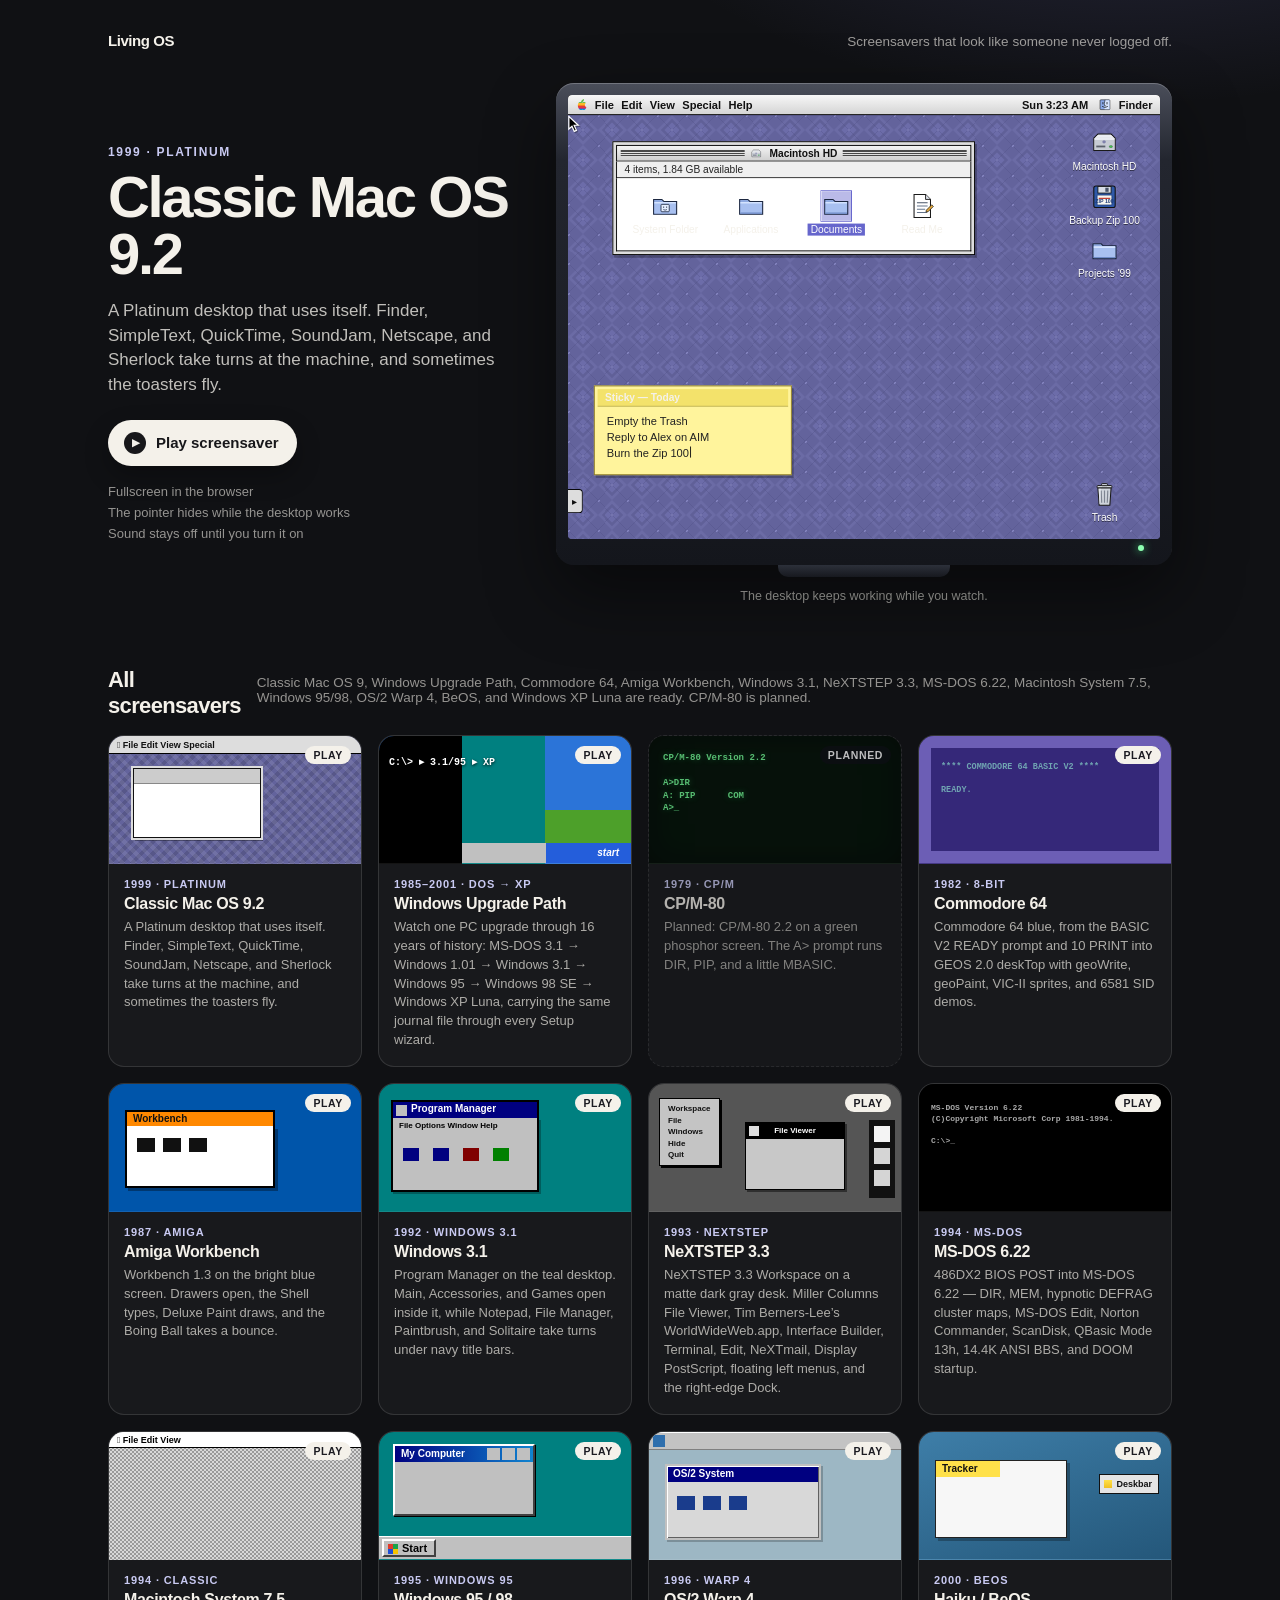
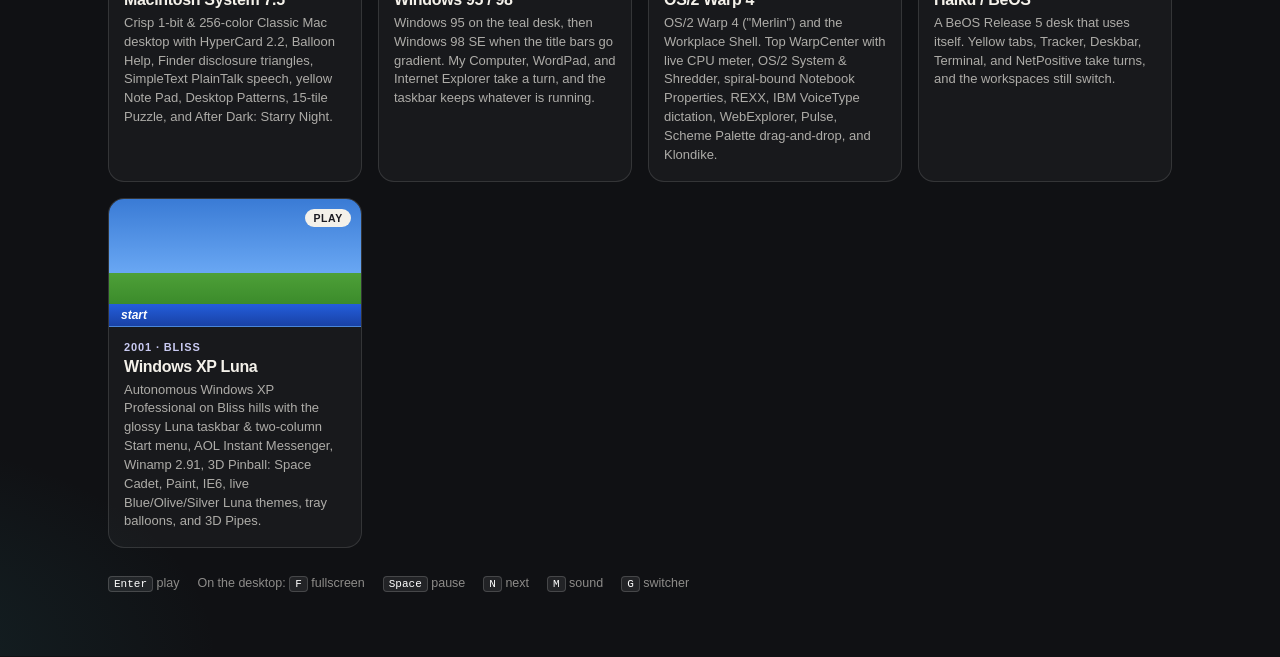
==== index.html @ 2c94030a "LOTS OF SCREENSAVERSgit add .git add ." ====
<!DOCTYPE html>
<html lang="en">
<head>
  <meta charset="UTF-8" />
  <meta name="viewport" content="width=device-width, initial-scale=1.0" />
  <title>Living OS Screensavers</title>
  <meta name="description" content="Fullscreen browser screensavers that look like classic operating systems are still being used." />
  <meta name="theme-color" content="#101114" />
  <link rel="stylesheet" href="css/landing.css?v=7" />
  <script>
    (function () {
      var q = new URLSearchParams(location.search);
      if (q.get('saver') || q.get('gallery') === '1') {
        location.replace('watch.html' + location.search);
      }
    })();
  </script>
</head>
<body>
  <div class="lobby">
    <header class="topbar">
      <div class="brand">Living OS</div>
      <p class="topbar-note">Screensavers that look like someone never logged off.</p>
    </header>

    <section class="hero" aria-labelledby="hero-name">
      <div class="hero-copy">
        <p class="eyebrow" id="hero-era">1999 · Platinum</p>
        <h1 id="hero-name">Classic Mac OS 9.2</h1>
        <p class="lede" id="hero-desc">
          A Platinum desktop that uses itself. Finder, SimpleText, QuickTime, SoundJam, Netscape, and Sherlock take turns at the machine, and sometimes the toasters fly.
        </p>
        <div class="hero-actions">
          <a class="play-btn" id="hero-play" href="watch.html?saver=mac-os-9">
            <span class="play-glyph" aria-hidden="true">▶</span>
            Play screensaver
          </a>
        </div>
        <ul class="hero-notes">
          <li>Fullscreen in the browser</li>
          <li>The pointer hides while the desktop works</li>
          <li>Sound stays off until you turn it on</li>
        </ul>
      </div>

      <div class="monitor-wrap">
        <div class="monitor">
          <div class="monitor-screen">
            <div class="dio" id="diorama">
              <div class="dio-menu">
                <div class="dio-menu-left">
                  <span class="dio-apple" data-dio-icon="rainbowApple"></span>
                  <span>File</span>
                  <span>Edit</span>
                  <span>View</span>
                  <span>Special</span>
                  <span>Help</span>
                </div>
                <div class="dio-menu-right">
                  <span id="diorama-clock">Mon 9:41 AM</span>
                  <span class="dio-app"><span data-dio-icon="finderFace"></span>Finder</span>
                </div>
              </div>
              <div class="dio-desk" id="dio-desk">
                <section class="dio-win dio-finder" aria-hidden="true">
                  <div class="dio-title">
                    <span class="dio-stripes"></span>
                    <span class="dio-title-text"><span data-dio-icon="macHd"></span>Macintosh HD</span>
                    <span class="dio-stripes"></span>
                  </div>
                  <div class="dio-status">4 items, 1.84 GB available</div>
                  <div class="dio-finder-grid">
                    <div class="dio-ficon">
                      <div class="dio-glyph" data-dio-icon="systemFolder"></div>
                      <div class="dio-label">System Folder</div>
                    </div>
                    <div class="dio-ficon">
                      <div class="dio-glyph" data-dio-icon="folder"></div>
                      <div class="dio-label">Applications</div>
                    </div>
                    <div class="dio-ficon selected">
                      <div class="dio-glyph" data-dio-icon="folder"></div>
                      <div class="dio-label">Documents</div>
                    </div>
                    <div class="dio-ficon">
                      <div class="dio-glyph" data-dio-icon="simpleTextDoc"></div>
                      <div class="dio-label">Read Me</div>
                    </div>
                  </div>
                </section>

                <section class="dio-win dio-sticky" aria-hidden="true">
                  <div class="dio-sticky-title">Sticky — Today</div>
                  <p>Empty the Trash<br />Reply to Alex on AIM<br />Burn the Zip 100<span class="dio-caret"></span></p>
                </section>

                <div class="dio-desk-icons">
                  <div class="dio-dicon">
                    <div class="dio-glyph" data-dio-icon="macHd"></div>
                    <div class="dio-label">Macintosh HD</div>
                  </div>
                  <div class="dio-dicon">
                    <div class="dio-glyph" data-dio-icon="zipDisk"></div>
                    <div class="dio-label">Backup Zip 100</div>
                  </div>
                  <div class="dio-dicon">
                    <div class="dio-glyph" data-dio-icon="folder"></div>
                    <div class="dio-label">Projects '99</div>
                  </div>
                </div>
                <div class="dio-trash">
                  <div class="dio-glyph" data-dio-icon="trashEmpty"></div>
                  <div class="dio-label">Trash</div>
                </div>
                <div class="dio-cs" aria-hidden="true">▸</div>
                <div class="dio-cursor" aria-hidden="true">
                  <svg viewBox="0 0 18 22" width="16" height="20">
                    <path d="M1 1 L1 16.5 L4.8 13 L7.6 19.2 L10.3 18 L7.5 11.8 L12.5 11.8 Z" fill="#000" stroke="#fff" stroke-width="1.5" stroke-linejoin="miter"/>
                  </svg>
                </div>
              </div>
            </div>
          </div>
          <div class="monitor-chin"><span class="power-led" aria-hidden="true"></span></div>
        </div>
        <div class="monitor-stand" aria-hidden="true"></div>
        <p class="monitor-caption">The desktop keeps working while you watch.</p>
      </div>
    </section>

    <section class="shelf-wrap" aria-labelledby="shelf-heading">
      <div class="shelf-head">
        <h2 id="shelf-heading">All screensavers</h2>
        <p>Classic Mac OS 9, Windows Upgrade Path, Commodore 64, Amiga Workbench, Windows 3.1, NeXTSTEP 3.3, MS-DOS 6.22, Macintosh System 7.5, Windows 95/98, OS/2 Warp 4, BeOS, and Windows XP Luna are ready. CP/M-80 is planned.</p>
      </div>
      <div class="shelf" id="shelf">
        <a class="shelf-card ready" href="watch.html?saver=mac-os-9">
          <div class="shelf-thumb thumb-macos9"><span class="shelf-badge">Play</span></div>
          <div class="shelf-body">
            <div class="shelf-era">1999 · Platinum</div>
            <div class="shelf-name">Classic Mac OS 9.2</div>
            <div class="shelf-desc">A Platinum desktop that uses itself. Finder, SimpleText, QuickTime, SoundJam, Netscape, and Sherlock take turns at the machine.</div>
          </div>
        </a>
        <a class="shelf-card ready" href="watch.html?saver=windows-evolution">
          <div class="shelf-thumb thumb-winevo"><span class="shelf-badge">Play</span></div>
          <div class="shelf-body">
            <div class="shelf-era">1985–2001 · DOS → XP</div>
            <div class="shelf-name">Windows Upgrade Path</div>
            <div class="shelf-desc">Watch one PC upgrade through 16 years of history: MS-DOS 3.1 → Windows 1.01 → Windows 3.1 → Windows 95 → Windows 98 SE → Windows XP Luna, carrying the same journal file through every Setup wizard.</div>
          </div>
        </a>
        <article class="shelf-card soon">
          <div class="shelf-thumb thumb-cpm"><span class="shelf-badge">Planned</span></div>
          <div class="shelf-body">
            <div class="shelf-era">1979 · CP/M</div>
            <div class="shelf-name">CP/M-80</div>
            <div class="shelf-desc">CP/M-80 2.2 on a green phosphor screen. The A&gt; prompt runs DIR, PIP, and a little MBASIC.</div>
          </div>
        </article>
        <a class="shelf-card ready" href="watch.html?saver=commodore-64">
          <div class="shelf-thumb thumb-c64"><span class="shelf-badge">Play</span></div>
          <div class="shelf-body">
            <div class="shelf-era">1982 · 8-bit</div>
            <div class="shelf-name">Commodore 64</div>
            <div class="shelf-desc">Commodore 64 blue, from the BASIC V2 READY prompt and 10 PRINT into GEOS 2.0 deskTop with geoWrite, geoPaint, VIC-II sprites, and 6581 SID demos.</div>
          </div>
        </a>
        <a class="shelf-card ready" href="watch.html?saver=amiga-workbench">
          <div class="shelf-thumb thumb-amiga"><span class="shelf-badge">Play</span></div>
          <div class="shelf-body">
            <div class="shelf-era">1987 · Amiga</div>
            <div class="shelf-name">Amiga Workbench</div>
            <div class="shelf-desc">Workbench 1.3 on the bright blue screen. Drawers open, the Shell types, Deluxe Paint draws, and the Boing Ball takes a bounce.</div>
          </div>
        </a>
        <a class="shelf-card ready" href="watch.html?saver=windows-3.1">
          <div class="shelf-thumb thumb-win31"><span class="shelf-badge">Play</span></div>
          <div class="shelf-body">
            <div class="shelf-era">1992 · Windows 3.1</div>
            <div class="shelf-name">Windows 3.1</div>
            <div class="shelf-desc">Program Manager on the teal desktop. Main, Accessories, and Games open inside it, while Notepad, File Manager, Paintbrush, and Solitaire take turns under navy title bars.</div>
          </div>
        </a>
        <a class="shelf-card ready" href="watch.html?saver=nextstep">
          <div class="shelf-thumb thumb-next"><span class="shelf-badge">Play</span></div>
          <div class="shelf-body">
            <div class="shelf-era">1993 · NeXTSTEP</div>
            <div class="shelf-name">NeXTSTEP 3.3</div>
            <div class="shelf-desc">NeXTSTEP 3.3 Workspace on a matte dark gray desk. Miller Columns File Viewer, Tim Berners-Lee’s WorldWideWeb.app, Interface Builder, Terminal, Edit, NeXTmail, Display PostScript, floating left menus, and the right-edge Dock.</div>
          </div>
        </a>
        <a class="shelf-card ready" href="watch.html?saver=ms-dos">
          <div class="shelf-thumb thumb-dos"><span class="shelf-badge">Play</span></div>
          <div class="shelf-body">
            <div class="shelf-era">1994 · MS-DOS</div>
            <div class="shelf-name">MS-DOS 6.22</div>
            <div class="shelf-desc">486DX2 BIOS POST into MS-DOS 6.22 — DIR, MEM, hypnotic DEFRAG cluster maps, MS-DOS Edit, Norton Commander, ScanDisk, QBasic Mode 13h, 14.4K ANSI BBS, and DOOM startup.</div>
          </div>
        </a>
        <a class="shelf-card ready" href="watch.html?saver=mac-system-7">
          <div class="shelf-thumb thumb-sys7"><span class="shelf-badge">Play</span></div>
          <div class="shelf-body">
            <div class="shelf-era">1994 · Classic</div>
            <div class="shelf-name">Macintosh System 7.5</div>
            <div class="shelf-desc">Crisp 1-bit &amp; 256-color Classic Mac desktop with HyperCard 2.2, Balloon Help, Finder disclosure triangles, SimpleText PlainTalk speech, yellow Note Pad, Desktop Patterns, 15-tile Puzzle, and After Dark: Starry Night.</div>
          </div>
        </a>
        <a class="shelf-card ready" href="watch.html?saver=windows-95">
          <div class="shelf-thumb thumb-win95"><span class="shelf-badge">Play</span></div>
          <div class="shelf-body">
            <div class="shelf-era">1995 · Windows 95</div>
            <div class="shelf-name">Windows 95 / 98</div>
            <div class="shelf-desc">Windows 95 on the teal desk, then Windows 98 SE when the title bars go gradient. My Computer, WordPad, and Internet Explorer take a turn, and the taskbar keeps whatever is running.</div>
          </div>
        </a>
        <a class="shelf-card ready" href="watch.html?saver=os2-warp">
          <div class="shelf-thumb thumb-warp"><span class="shelf-badge">Play</span></div>
          <div class="shelf-body">
            <div class="shelf-era">1996 · Warp 4</div>
            <div class="shelf-name">OS/2 Warp 4</div>
            <div class="shelf-desc">OS/2 Warp 4 ("Merlin") and the Workplace Shell. Top WarpCenter with live CPU meter, OS/2 System &amp; Shredder, spiral-bound Notebook Properties, REXX, IBM VoiceType dictation, WebExplorer, Pulse, Scheme Palette drag-and-drop, and Klondike.</div>
          </div>
        </a>
        <a class="shelf-card ready" href="watch.html?saver=haiku">
          <div class="shelf-thumb thumb-haiku"><span class="shelf-badge">Play</span></div>
          <div class="shelf-body">
            <div class="shelf-era">2000 · BeOS</div>
            <div class="shelf-name">Haiku / BeOS</div>
            <div class="shelf-desc">A BeOS Release 5 desk that uses itself. Yellow tabs, Tracker, Deskbar, Terminal, and NetPositive take turns, and the workspaces still switch.</div>
          </div>
        </a>
        <a class="shelf-card ready" href="watch.html?saver=windows-xp">
          <div class="shelf-thumb thumb-winxp"><span class="shelf-badge">Play</span></div>
          <div class="shelf-body">
            <div class="shelf-era">2001 · Bliss</div>
            <div class="shelf-name">Windows XP Luna</div>
            <div class="shelf-desc">Autonomous Windows XP Professional on Bliss hills with the glossy Luna taskbar &amp; two-column Start menu, AOL Instant Messenger, Winamp 2.91, 3D Pinball: Space Cadet, Paint, IE6, live Blue/Olive/Silver Luna themes, tray balloons, and 3D Pipes.</div>
          </div>
        </a>
      </div>
    </section>

    <footer class="lobby-foot">
      <span><kbd>Enter</kbd> play</span>
      <span>On the desktop: <kbd>F</kbd> fullscreen</span>
      <span><kbd>Space</kbd> pause</span>
      <span><kbd>N</kbd> next</span>
      <span><kbd>M</kbd> sound</span>
      <span><kbd>G</kbd> switcher</span>
    </footer>
  </div>
  <script type="module" src="js/landing.js?v=15"></script>
</body>
</html>
---- css/landing.css ----
/* Living OS — front page */

*,
*::before,
*::after {
  box-sizing: border-box;
}

html,
body {
  margin: 0;
  min-height: 100%;
}

body {
  background:
    radial-gradient(880px 460px at 88% -8%, rgba(110, 110, 190, 0.28), transparent 62%),
    radial-gradient(640px 380px at -12% 100%, rgba(44, 134, 142, 0.16), transparent 58%),
    #101114;
  color: #f4f1ea;
  font-family: "Helvetica Neue", Helvetica, Arial, sans-serif;
  -webkit-font-smoothing: antialiased;
}

.lobby {
  max-width: 1120px;
  margin: 0 auto;
  padding: 32px 28px 64px;
}

.topbar {
  display: flex;
  align-items: baseline;
  justify-content: space-between;
  gap: 16px;
  margin-bottom: 34px;
}

.brand {
  font-size: 15px;
  font-weight: 720;
  letter-spacing: -0.03em;
}

.topbar-note {
  margin: 0;
  font-size: 13.5px;
  color: rgba(244, 241, 234, 0.62);
}

.hero {
  display: grid;
  grid-template-columns: minmax(260px, 400px) minmax(0, 1fr);
  gap: 48px;
  align-items: center;
}

.eyebrow {
  margin: 0 0 10px;
  font-size: 12px;
  font-weight: 700;
  letter-spacing: 0.14em;
  text-transform: uppercase;
  color: #c9caf2;
}

h1 {
  margin: 0;
  font-size: clamp(40px, 5vw, 58px);
  line-height: 0.98;
  letter-spacing: -0.04em;
  font-weight: 680;
}

.lede {
  margin: 16px 0 0;
  max-width: 38rem;
  font-size: 17px;
  line-height: 1.45;
  color: rgba(244, 241, 234, 0.78);
}

.hero-actions {
  margin-top: 22px;
}

.play-btn {
  display: inline-flex;
  align-items: center;
  gap: 10px;
  padding: 12px 18px 12px 16px;
  border-radius: 999px;
  background: #f4f1ea;
  color: #17171a;
  text-decoration: none;
  font-weight: 720;
  font-size: 15px;
  box-shadow: 0 10px 24px rgba(0, 0, 0, 0.28);
  transition: transform 0.16s ease, background 0.16s ease;
}

.play-btn:hover {
  transform: translateY(-1px);
  background: #fff;
}

.play-btn:focus-visible,
.shelf-card:focus-visible,
.gallery-lobby:focus-visible {
  outline: 2px solid #c9caf2;
  outline-offset: 3px;
}

.play-glyph {
  width: 22px;
  height: 22px;
  border-radius: 50%;
  display: grid;
  place-items: center;
  background: #17171a;
  color: #f4f1ea;
  font-size: 10px;
  padding-left: 1px;
}

.hero-notes {
  margin: 18px 0 0;
  padding: 0;
  list-style: none;
  display: flex;
  flex-direction: column;
  gap: 6px;
  font-size: 13px;
  color: rgba(244, 241, 234, 0.58);
}

.monitor-wrap {
  min-width: 0;
}

.monitor {
  background: linear-gradient(180deg, #4a4e5a 0%, #23262f 16%, #14161c 100%);
  border-radius: 18px;
  padding: 12px 12px 8px;
  box-shadow:
    inset 0 1px 0 rgba(255, 255, 255, 0.22),
    0 28px 70px rgba(0, 0, 0, 0.48);
}

.monitor-screen {
  position: relative;
  aspect-ratio: 4 / 3;
  overflow: hidden;
  border-radius: 4px;
  background: #111;
  box-shadow: inset 0 0 0 1px #000, inset 0 0 24px rgba(0, 0, 0, 0.35);
}

.monitor-chin {
  height: 18px;
  display: flex;
  align-items: center;
  justify-content: flex-end;
  padding-right: 16px;
}

.power-led {
  width: 6px;
  height: 6px;
  border-radius: 50%;
  background: #8dffb0;
  box-shadow: 0 0 8px rgba(80, 255, 150, 0.85);
}

.monitor-stand {
  width: 28%;
  height: 12px;
  margin: 0 auto;
  background: linear-gradient(#2c303a, #17191f);
  border-radius: 0 0 10px 10px;
}

.monitor-caption {
  margin: 12px 0 0;
  text-align: center;
  font-size: 12.5px;
  color: rgba(244, 241, 234, 0.5);
}

.dio {
  width: 640px;
  height: 480px;
  position: absolute;
  left: 0;
  top: 0;
  transform-origin: top left;
  background: #000;
  user-select: none;
}

.dio-menu {
  height: 22px;
  background: linear-gradient(#f7f7f7, #d4d4d4);
  border-bottom: 1px solid #000;
  display: flex;
  align-items: center;
  justify-content: space-between;
  padding: 0 8px;
  color: #111;
  font-size: 12px;
  font-weight: 700;
}

.dio-menu-left,
.dio-menu-right,
.dio-app,
.dio-title-text {
  display: flex;
  align-items: center;
  gap: 8px;
}

.dio-menu-right {
  gap: 12px;
}

.dio-apple,
.dio-app span,
.dio-title-text span {
  display: inline-flex;
}

.dio-apple svg,
.dio-app svg,
.dio-title-text svg {
  width: 13px;
  height: 13px;
  display: block;
}

.dio-desk {
  position: absolute;
  inset: 22px 0 0;
  overflow: hidden;
  background-color: #63639c;
}

.dio-win {
  position: absolute;
  background: #ddd;
  border: 1px solid #000;
  box-shadow: 2px 3px 0 rgba(0, 0, 0, 0.28);
  padding: 3px;
}

.dio-finder {
  left: 48px;
  top: 28px;
  width: 392px;
}

.dio-title {
  height: 18px;
  display: flex;
  align-items: center;
  gap: 6px;
  padding: 0 4px;
  background: linear-gradient(#f4f4f4, #cfcfcf);
  border: 1px solid #000;
  font-size: 11px;
  font-weight: 700;
  color: #111;
}

.dio-stripes {
  flex: 1;
  height: 8px;
  background: repeating-linear-gradient(to bottom, #222 0 1px, transparent 1px 2px);
  opacity: 0.8;
}

.dio-title-text {
  white-space: nowrap;
}

.dio-status {
  background: #efefef;
  border: 1px solid #000;
  border-top: 0;
  font-size: 11px;
  color: #222;
  padding: 2px 8px 3px;
}

.dio-finder-grid {
  display: grid;
  grid-template-columns: repeat(4, 1fr);
  gap: 8px 4px;
  padding: 14px 8px 16px;
  background: #fff;
  border: 1px solid #000;
  border-top: 0;
}

.dio-ficon,
.dio-dicon,
.dio-trash {
  display: flex;
  flex-direction: column;
  align-items: center;
  gap: 3px;
  text-align: center;
}

.dio-glyph svg {
  width: 32px;
  height: 32px;
  display: block;
}

.dio-ficon .dio-label,
.dio-dicon .dio-label,
.dio-trash .dio-label {
  font-size: 11px;
  line-height: 1.2;
  padding: 0 3px;
  max-width: 84px;
}

.dio-ficon.selected .dio-glyph {
  background: rgba(102, 102, 204, 0.45);
  box-shadow: 0 0 0 1px #6666cc;
}

.dio-ficon.selected .dio-label {
  background: #6666cc;
  color: #fff;
}

.dio-desk-icons {
  position: absolute;
  top: 14px;
  right: 14px;
  width: 92px;
  display: flex;
  flex-direction: column;
  gap: 10px;
}

.dio-dicon .dio-label,
.dio-trash .dio-label {
  color: #fff;
  text-shadow: 0 1px 0 rgba(0, 0, 0, 0.55);
}

.dio-trash {
  position: absolute;
  right: 14px;
  bottom: 16px;
  width: 92px;
}

.dio-sticky {
  left: 28px;
  top: 292px;
  width: 214px;
  background: #fff49c;
  border-color: #8a7a28;
  box-shadow: 2px 3px 0 rgba(0, 0, 0, 0.25);
}

.dio-sticky-title {
  background: #f3e26b;
  font-size: 11px;
  font-weight: 700;
  padding: 3px 8px;
  border-bottom: 1px solid rgba(0, 0, 0, 0.2);
}

.dio-sticky p {
  margin: 0;
  padding: 8px 10px 12px;
  font-family: Geneva, Verdana, sans-serif;
  font-size: 12px;
  line-height: 1.4;
  color: #222;
}

.dio-caret {
  display: inline-block;
  width: 1px;
  height: 12px;
  margin-left: 1px;
  background: #111;
  vertical-align: -1px;
  animation: dio-blink 1.05s steps(1) infinite;
}

@keyframes dio-blink {
  50% { opacity: 0; }
}

.dio-cs {
  position: absolute;
  left: 0;
  bottom: 28px;
  width: 16px;
  height: 26px;
  background: #ddd;
  border: 1px solid #000;
  border-left: 0;
  border-radius: 0 4px 4px 0;
  color: #111;
  font-size: 11px;
  display: grid;
  place-items: center;
}

.dio-cursor {
  position: absolute;
  left: 0;
  top: 0;
  z-index: 5;
  animation: dio-roam 9.5s ease-in-out infinite;
  filter: drop-shadow(1px 1px 0 rgba(0, 0, 0, 0.35));
}

@keyframes dio-roam {
  0%, 12% { transform: translate(168px, 210px); }
  38%, 54% { transform: translate(286px, 108px); }
  78%, 90% { transform: translate(118px, 348px); }
  100% { transform: translate(168px, 210px); }
}

.shelf-wrap {
  margin-top: 64px;
}

.shelf-head {
  display: flex;
  align-items: baseline;
  justify-content: space-between;
  gap: 16px;
  margin-bottom: 16px;
}

.shelf-head h2 {
  margin: 0;
  font-size: 22px;
  letter-spacing: -0.03em;
}

.shelf-head p {
  margin: 0;
  font-size: 13.5px;
  color: rgba(244, 241, 234, 0.58);
}

.shelf {
  display: grid;
  grid-template-columns: repeat(auto-fit, minmax(240px, 1fr));
  gap: 16px;
}

.shelf-card {
  display: flex;
  flex-direction: column;
  min-height: 100%;
  text-decoration: none;
  color: inherit;
  background: rgba(255, 255, 255, 0.035);
  border: 1px solid rgba(255, 255, 255, 0.12);
  border-radius: 16px;
  overflow: hidden;
  transition: transform 0.18s ease, border-color 0.18s ease, background 0.18s ease;
}

.shelf-card.ready:hover {
  transform: translateY(-3px);
  border-color: rgba(201, 202, 242, 0.7);
  background: rgba(255, 255, 255, 0.06);
}

.shelf-card.soon {
  border-style: dashed;
  opacity: 0.72;
}

.shelf-thumb {
  height: 128px;
  position: relative;
  border-bottom: 1px solid rgba(255, 255, 255, 0.08);
}

.shelf-badge {
  position: absolute;
  top: 10px;
  right: 10px;
  z-index: 1;
  font-size: 10.5px;
  font-weight: 720;
  letter-spacing: 0.06em;
  text-transform: uppercase;
  padding: 3px 8px;
  border-radius: 999px;
  background: rgba(12, 14, 20, 0.78);
  color: #fff;
}

.shelf-card.ready .shelf-badge {
  background: #f4f1ea;
  color: #1b1b22;
}

.shelf-body {
  padding: 14px 15px 16px;
  display: flex;
  flex-direction: column;
  gap: 5px;
}

.shelf-era {
  font-size: 11px;
  font-weight: 700;
  letter-spacing: 0.08em;
  text-transform: uppercase;
  color: #c9caf2;
}

.shelf-name {
  font-size: 16px;
  font-weight: 700;
  letter-spacing: -0.02em;
}

.shelf-desc {
  font-size: 13px;
  line-height: 1.45;
  color: rgba(244, 241, 234, 0.68);
}

.thumb-macos9 {
  background:
    repeating-linear-gradient(45deg, rgba(255, 255, 255, 0.09) 0 4px, transparent 4px 8px),
    repeating-linear-gradient(-45deg, rgba(0, 0, 0, 0.12) 0 4px, transparent 4px 8px),
    #63639c;
}

.thumb-macos9::before {
  content: "  File  Edit  View  Special";
  position: absolute;
  top: 0;
  left: 0;
  right: 0;
  height: 18px;
  background: #dddddd;
  border-bottom: 1px solid #000;
  color: #111;
  font-size: 9px;
  font-weight: 700;
  line-height: 18px;
  padding: 0 8px;
}

.thumb-macos9::after {
  content: "";
  position: absolute;
  left: 24px;
  top: 32px;
  width: 128px;
  height: 70px;
  background: #fff;
  border: 1px solid #111;
  box-shadow: 0 0 0 2px #ddd, 2px 3px 0 rgba(0, 0, 0, 0.35);
  background-image: linear-gradient(to bottom, #ccc 0 14px, #888 14px 15px, #fff 15px);
}

.thumb-winxp {
  background: linear-gradient(to bottom, #3a7bd5 0%, #69a7f3 58%, #4ea038 58%, #2e7d22 100%);
}

.thumb-winxp::after {
  content: "start";
  position: absolute;
  left: 0;
  right: 0;
  bottom: 0;
  height: 22px;
  background: linear-gradient(to bottom, #245edb, #1941a5);
  color: #fff;
  font-size: 12px;
  font-style: italic;
  font-weight: 700;
  line-height: 22px;
  padding-left: 12px;
}

.thumb-winevo {
  background:
    linear-gradient(90deg, #000000 0 33%, #008080 33% 66%, transparent 66%),
    linear-gradient(to bottom, #2b74d8 0 58%, #4da02a 58% 100%);
}

.thumb-winevo::before {
  content: "C:\\>  ▸  3.1/95  ▸  XP";
  position: absolute;
  left: 10px;
  top: 20px;
  color: #ffffff;
  font-family: ui-monospace, "Courier New", monospace;
  font-size: 10px;
  font-weight: 800;
  text-shadow: 0 1px 3px rgba(0, 0, 0, 0.85);
}

.thumb-winevo::after {
  content: "start";
  position: absolute;
  left: 33%;
  right: 0;
  bottom: 0;
  height: 20px;
  background: linear-gradient(90deg, #c0c0c0 0 50%, #245edb 50% 100%);
  color: #ffffff;
  font-size: 10px;
  font-style: italic;
  font-weight: 800;
  line-height: 20px;
  text-align: right;
  padding-right: 12px;
}

.thumb-sys7 {
  background-image:
    radial-gradient(#999 1px, transparent 1px),
    radial-gradient(#999 1px, #d8d8d8 1px);
  background-size: 4px 4px;
  background-position: 0 0, 2px 2px;
}

.thumb-sys7::before {
  content: "  File  Edit  View";
  position: absolute;
  top: 0;
  left: 0;
  right: 0;
  height: 16px;
  background: #fff;
  border-bottom: 1px solid #000;
  color: #000;
  font-size: 9px;
  font-weight: 700;
  line-height: 16px;
  padding: 0 8px;
}

.thumb-haiku {
  background: linear-gradient(160deg, #3e7ea8 0%, #24577a 100%);
}

.thumb-haiku::before {
  content: "Deskbar";
  position: absolute;
  top: 42px;
  right: 12px;
  background:
    linear-gradient(#ffe14a, #f0c020) 4px 50% / 8px 8px no-repeat,
    #e4e4e4;
  color: #111;
  font-size: 9px;
  font-weight: 700;
  line-height: 14px;
  padding: 2px 6px 2px 16px;
  border: 1px solid #111;
}

.thumb-haiku::after {
  content: "Tracker";
  position: absolute;
  left: 16px;
  top: 28px;
  width: 132px;
  height: 78px;
  border: 1px solid #222;
  box-shadow: 3px 3px 0 rgba(0, 0, 0, 0.28);
  background:
    linear-gradient(#ffe14a, #ffe14a) 0 0 / 64px 16px no-repeat,
    #f7f7f7;
  color: #111;
  font-size: 10px;
  font-weight: 700;
  line-height: 16px;
  padding: 0 6px;
}

.thumb-amiga {
  background: #0055aa;
}

.thumb-amiga::before {
  content: "Workbench";
  position: absolute;
  left: 16px;
  top: 26px;
  width: 150px;
  height: 16px;
  box-sizing: border-box;
  background: #ff8800;
  border: 2px solid #000;
  border-bottom: 0;
  color: #111;
  font-size: 10px;
  font-weight: 700;
  line-height: 14px;
  padding: 0 6px;
}

.thumb-amiga::after {
  content: "";
  position: absolute;
  left: 16px;
  top: 42px;
  width: 150px;
  height: 62px;
  box-sizing: border-box;
  background:
    linear-gradient(#111, #111) 10px 12px / 18px 14px no-repeat,
    linear-gradient(#111, #111) 36px 12px / 18px 14px no-repeat,
    linear-gradient(#111, #111) 62px 12px / 18px 14px no-repeat,
    #fff;
  border: 2px solid #000;
  border-top: 0;
  box-shadow: 3px 3px 0 rgba(0, 0, 0, 0.35);
}

.thumb-c64 {
  background: #352879;
  box-shadow: inset 0 0 0 12px #6c5eb5;
}

.thumb-c64::after {
  content: "**** COMMODORE 64 BASIC V2 ****\A\A READY.";
  position: absolute;
  left: 22px;
  right: 18px;
  top: 26px;
  color: #70a4b2;
  font-family: ui-monospace, "Courier New", Courier, monospace;
  font-size: 8.5px;
  font-weight: 700;
  line-height: 1.35;
  white-space: pre;
}

.thumb-cpm {
  background: #031207;
  box-shadow: inset 0 0 32px rgba(0, 0, 0, 0.55);
}

.thumb-cpm::after {
  content: "CP/M-80 Version 2.2\A\A A>DIR\A A: PIP      COM\A A>_";
  position: absolute;
  left: 14px;
  top: 16px;
  color: #73ff96;
  font-family: ui-monospace, "Courier New", Courier, monospace;
  font-size: 9px;
  font-weight: 700;
  line-height: 1.4;
  white-space: pre;
  text-shadow: 0 0 6px rgba(70, 255, 130, 0.35);
}

.thumb-dos {
  background: #000;
}

.thumb-dos::after {
  content: "MS-DOS Version 6.22\A (C)Copyright Microsoft Corp 1981-1994.\A\A C:\\>_";
  position: absolute;
  left: 12px;
  top: 18px;
  right: 10px;
  color: #aaaaaa;
  font-family: ui-monospace, "Courier New", Courier, monospace;
  font-size: 8px;
  font-weight: 700;
  line-height: 1.4;
  white-space: pre;
}

.thumb-win31 {
  background: #008080;
}

.thumb-win31::before {
  content: "Program Manager";
  position: absolute;
  left: 12px;
  top: 16px;
  width: 148px;
  height: 18px;
  box-sizing: border-box;
  padding: 0 4px 0 18px;
  background:
    linear-gradient(#c0c0c0, #c0c0c0) 3px 3px / 11px 11px no-repeat,
    #000080;
  border: 2px solid #000;
  border-bottom: 0;
  color: #fff;
  font-family: "Helvetica Neue", Helvetica, Arial, sans-serif;
  font-size: 10px;
  font-weight: 700;
  line-height: 14px;
  white-space: nowrap;
}

.thumb-win31::after {
  content: "File   Options   Window   Help";
  position: absolute;
  left: 12px;
  top: 34px;
  width: 148px;
  height: 74px;
  box-sizing: border-box;
  padding: 0 6px;
  background:
    linear-gradient(#000080, #000080) 10px 30px / 16px 13px no-repeat,
    linear-gradient(#000080, #000080) 40px 30px / 16px 13px no-repeat,
    linear-gradient(#800000, #800000) 70px 30px / 16px 13px no-repeat,
    linear-gradient(#008000, #008000) 100px 30px / 16px 13px no-repeat,
    #c0c0c0;
  border: 2px solid #000;
  border-top: 0;
  color: #000;
  font-family: "Helvetica Neue", Helvetica, Arial, sans-serif;
  font-size: 8px;
  font-weight: 700;
  line-height: 16px;
  white-space: nowrap;
  box-shadow: 2px 2px 0 rgba(0, 0, 0, 0.28);
}

.thumb-win95 {
  background:
    linear-gradient(#fff, #fff) 0 calc(100% - 22px) / 100% 1px no-repeat,
    linear-gradient(#c0c0c0, #c0c0c0) 0 100% / 100% 22px no-repeat,
    #008080;
}

.thumb-win95::before {
  content: "Start";
  position: absolute;
  left: 3px;
  bottom: 2px;
  height: 18px;
  box-sizing: border-box;
  padding: 0 7px 0 18px;
  background:
    linear-gradient(#e23b2a, #e23b2a) 4px 3px / 5px 5px no-repeat,
    linear-gradient(#19a34a, #19a34a) 9px 3px / 5px 5px no-repeat,
    linear-gradient(#1d4ed8, #1d4ed8) 4px 8px / 5px 5px no-repeat,
    linear-gradient(#f5c400, #f5c400) 9px 8px / 5px 5px no-repeat,
    #c0c0c0;
  border: 2px solid #fff;
  border-color: #fff #404040 #404040 #fff;
  color: #000;
  font-family: "Helvetica Neue", Helvetica, Arial, sans-serif;
  font-size: 11px;
  font-weight: 700;
  font-style: normal;
  line-height: 14px;
}

.thumb-win95::after {
  content: "My Computer";
  position: absolute;
  left: 14px;
  top: 12px;
  width: 142px;
  height: 72px;
  box-sizing: border-box;
  padding: 0 6px;
  background:
    linear-gradient(#c0c0c0, #c0c0c0) right 3px top 2px / 13px 12px no-repeat,
    linear-gradient(#c0c0c0, #c0c0c0) right 18px top 2px / 13px 12px no-repeat,
    linear-gradient(#c0c0c0, #c0c0c0) right 33px top 2px / 13px 12px no-repeat,
    linear-gradient(90deg, #000080 0%, #1084d0 100%) 0 0 / 100% 16px no-repeat,
    #c0c0c0;
  color: #fff;
  font-family: "Helvetica Neue", Helvetica, Arial, sans-serif;
  font-size: 10px;
  font-weight: 700;
  line-height: 16px;
  white-space: nowrap;
  border: 2px solid #fff;
  border-color: #fff #404040 #404040 #fff;
  box-shadow: 1px 1px 0 #000;
}

.thumb-warp {
  background: #9db7c4;
}

.thumb-warp::before {
  content: "";
  position: absolute;
  top: 0;
  left: 0;
  right: 0;
  height: 18px;
  background:
    linear-gradient(#2f6fad, #2f6fad) 4px 3px / 12px 12px no-repeat,
    linear-gradient(#fff, #fff) 0 0 / 100% 1px no-repeat,
    #c3c3c3;
  border-bottom: 1px solid #808080;
}

.thumb-warp::after {
  content: "OS/2 System";
  position: absolute;
  left: 16px;
  top: 32px;
  width: 156px;
  height: 76px;
  box-sizing: border-box;
  padding: 0 6px;
  background:
    linear-gradient(#000080, #000080) 0 0 / 100% 16px no-repeat,
    linear-gradient(#1a3c8c, #1a3c8c) 10px 30px / 18px 14px no-repeat,
    linear-gradient(#1a3c8c, #1a3c8c) 36px 30px / 18px 14px no-repeat,
    linear-gradient(#1a3c8c, #1a3c8c) 62px 30px / 18px 14px no-repeat,
    #d8d8d8;
  color: #fff;
  font-family: "Helvetica Neue", Helvetica, Arial, sans-serif;
  font-size: 10px;
  font-weight: 700;
  line-height: 16px;
  white-space: nowrap;
  border: 2px solid #c0c0c0;
  box-shadow:
    inset 1px 1px 0 #fff,
    inset -1px -1px 0 #606060,
    2px 2px 0 rgba(0, 0, 0, 0.22);
}

.thumb-next {
  background:
    linear-gradient(#f4f4f4, #f4f4f4) right 11px top 42px / 16px 16px no-repeat,
    linear-gradient(#d5d5d5, #d5d5d5) right 11px top 64px / 16px 16px no-repeat,
    linear-gradient(#d5d5d5, #d5d5d5) right 11px top 86px / 16px 16px no-repeat,
    linear-gradient(#111, #111) right 6px top 36px / 26px 78px no-repeat,
    #555;
}

.thumb-next::before {
  content: "Workspace\A File\A Windows\A Hide\A Quit";
  position: absolute;
  left: 10px;
  top: 14px;
  padding: 4px 8px;
  background: #c4c4c4;
  color: #111;
  border: 1px solid #000;
  box-shadow: 2px 2px 0 #000;
  font-family: "Helvetica Neue", Helvetica, Arial, sans-serif;
  font-size: 8px;
  font-weight: 700;
  line-height: 1.45;
  white-space: pre;
}

.thumb-next::after {
  content: "File Viewer";
  position: absolute;
  left: 96px;
  top: 38px;
  width: 100px;
  height: 68px;
  box-sizing: border-box;
  background:
    linear-gradient(#dedede, #dedede) 3px 3px / 10px 10px no-repeat,
    linear-gradient(#000, #000) 0 0 / 100% 16px no-repeat,
    #c8c8c8;
  color: #fff;
  border: 1px solid #000;
  box-shadow: 2px 2px 0 rgba(0, 0, 0, 0.45);
  font-family: "Helvetica Neue", Helvetica, Arial, sans-serif;
  font-size: 8px;
  font-weight: 700;
  line-height: 16px;
  text-align: center;
}

.lobby-foot {
  display: flex;
  flex-wrap: wrap;
  gap: 10px 18px;
  margin-top: 28px;
  font-size: 12.5px;
  color: rgba(244, 241, 234, 0.55);
}

kbd {
  display: inline-block;
  padding: 1px 5px;
  border-radius: 4px;
  background: rgba(255, 255, 255, 0.08);
  border: 1px solid rgba(255, 255, 255, 0.16);
  font-family: ui-monospace, SFMono-Regular, Menlo, Consolas, monospace;
  font-size: 11px;
  color: #fff;
}

@media (max-width: 860px) {
  .hero {
    grid-template-columns: 1fr;
    gap: 28px;
  }

  .monitor-wrap {
    order: -1;
  }

  .topbar,
  .shelf-head {
    flex-direction: column;
    align-items: flex-start;
  }
}

@media (max-width: 560px) {
  .lobby {
    padding: 22px 16px 48px;
  }

  .topbar-note {
    display: none;
  }
}

@media (prefers-reduced-motion: reduce) {
  .dio-cursor,
  .dio-caret {
    animation: none;
  }

  .dio-cursor {
    transform: translate(200px, 160px);
  }

  .play-btn,
  .shelf-card {
    transition: none;
  }
}
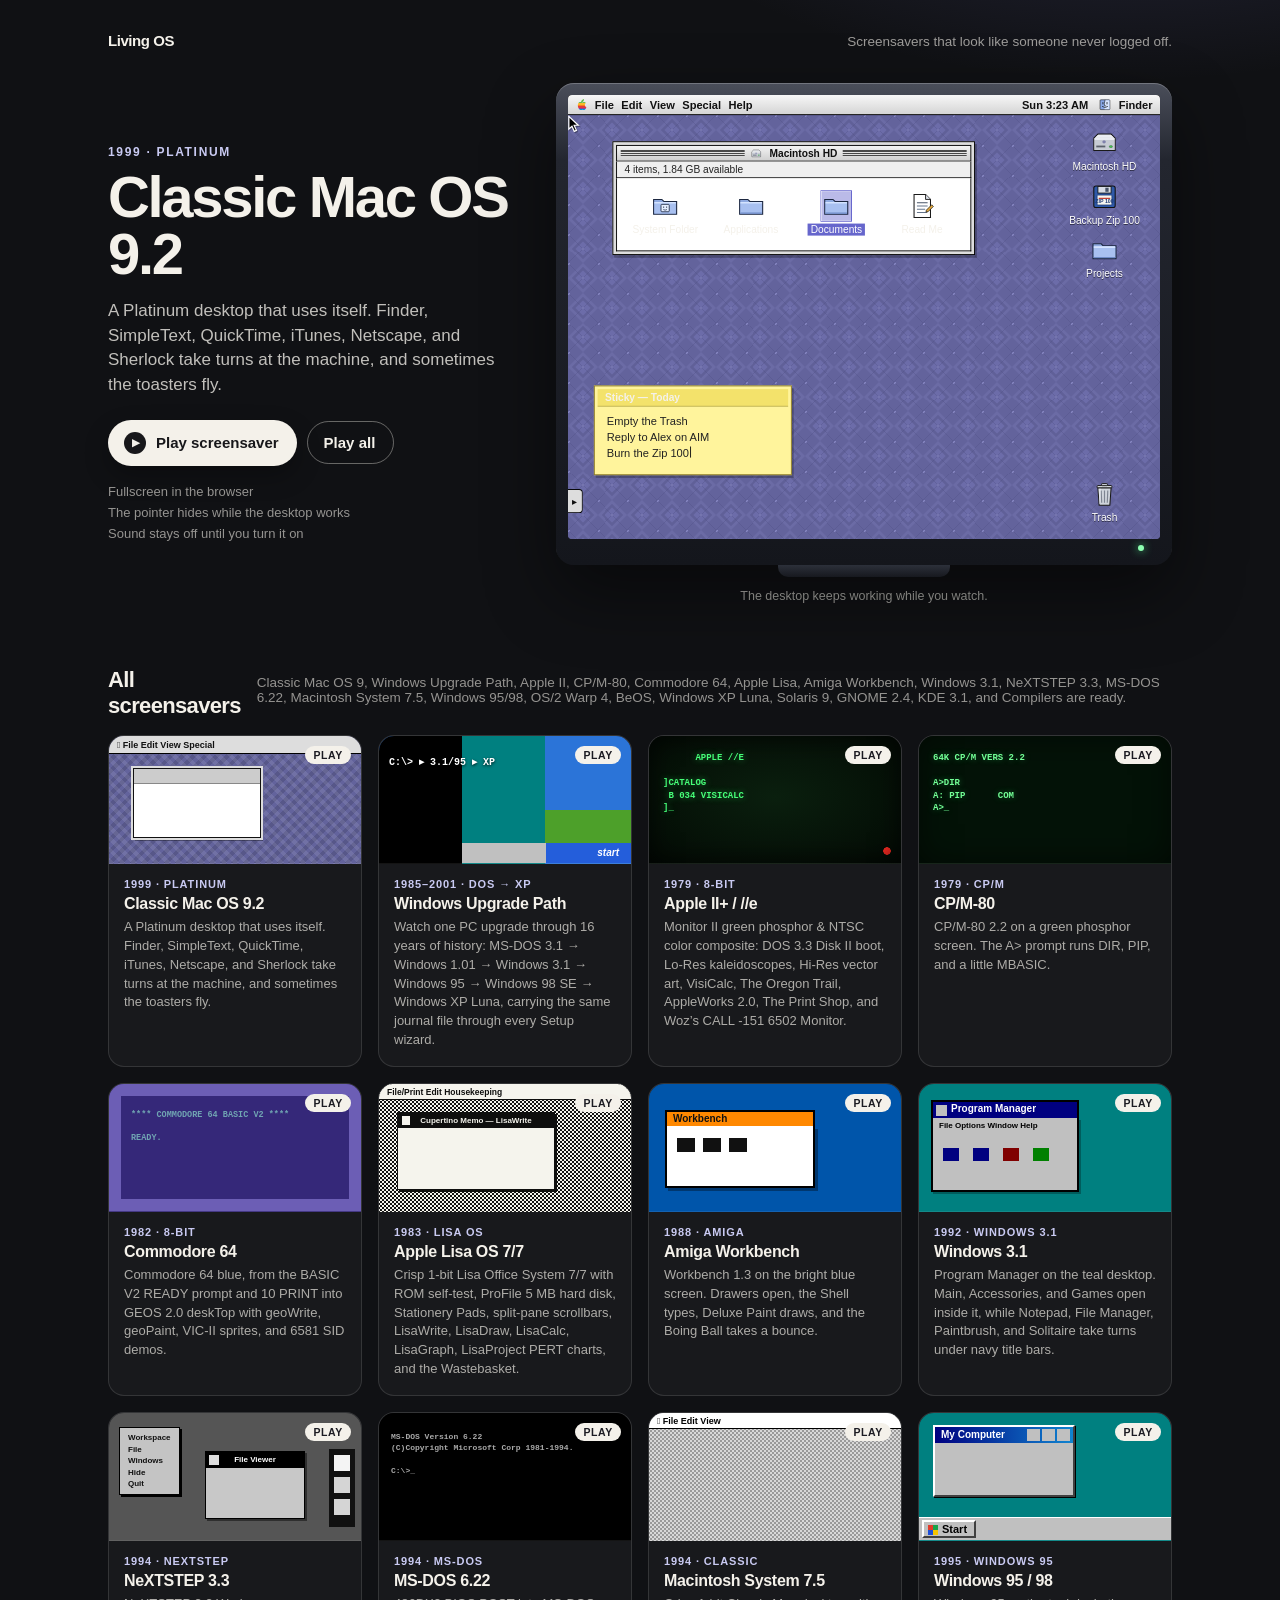
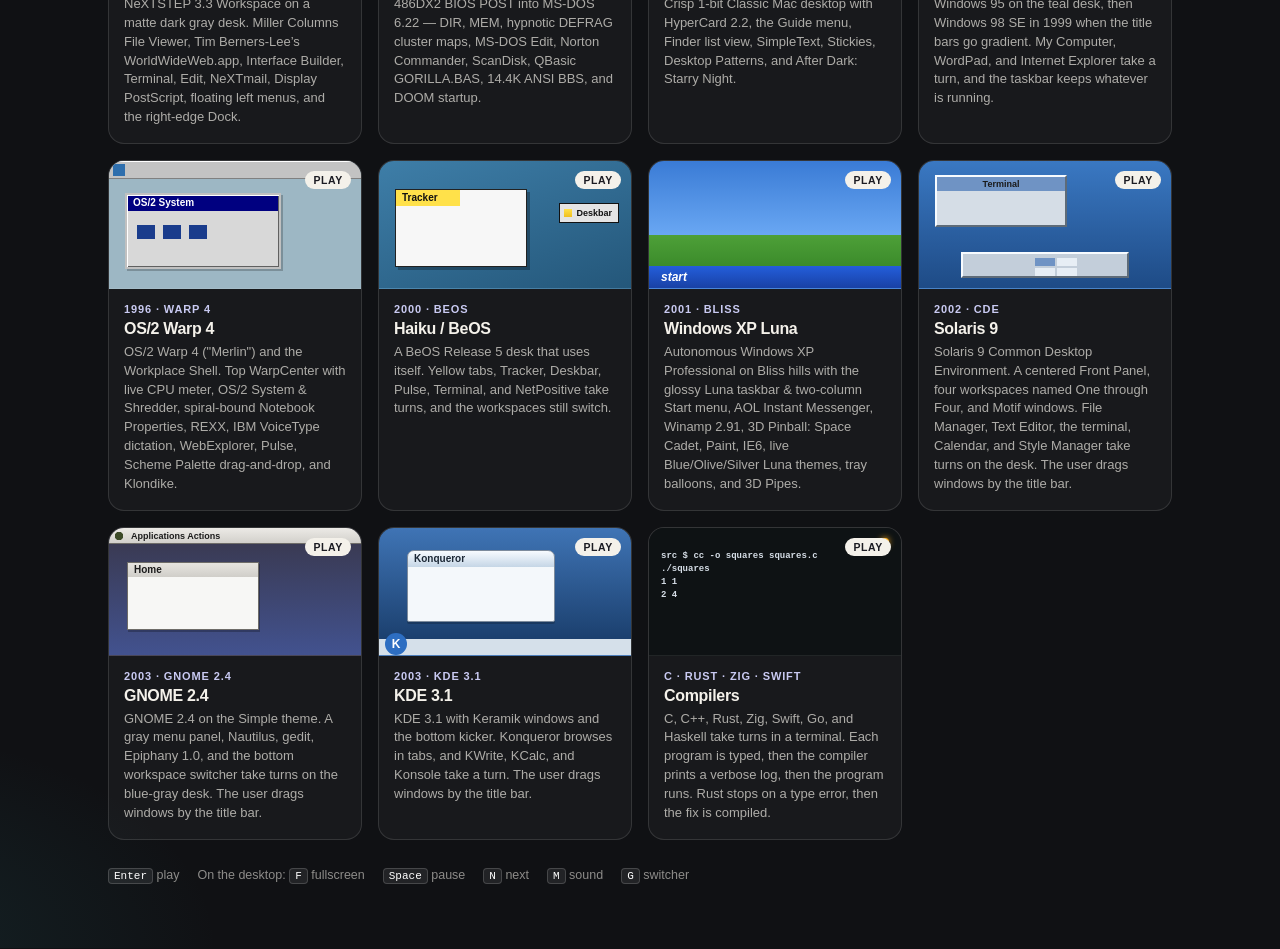
==== commit ddb50802: "new screensaversgit add .!" ====
--- a/index.html
+++ b/index.html
@@ -6,11 +6,11 @@
   <title>Living OS Screensavers</title>
   <meta name="description" content="Fullscreen browser screensavers that look like classic operating systems are still being used." />
   <meta name="theme-color" content="#101114" />
-  <link rel="stylesheet" href="css/landing.css?v=7" />
+  <link rel="stylesheet" href="css/landing.css?v=13" />
   <script>
     (function () {
       var q = new URLSearchParams(location.search);
-      if (q.get('saver') || q.get('gallery') === '1') {
+      if (q.get('saver') || q.get('gallery') === '1' || q.get('cycle') === '1') {
         location.replace('watch.html' + location.search);
       }
     })();
@@ -28,13 +28,14 @@
         <p class="eyebrow" id="hero-era">1999 · Platinum</p>
         <h1 id="hero-name">Classic Mac OS 9.2</h1>
         <p class="lede" id="hero-desc">
-          A Platinum desktop that uses itself. Finder, SimpleText, QuickTime, SoundJam, Netscape, and Sherlock take turns at the machine, and sometimes the toasters fly.
+          A Platinum desktop that uses itself. Finder, SimpleText, QuickTime, iTunes, Netscape, and Sherlock take turns at the machine, and sometimes the toasters fly.
         </p>
         <div class="hero-actions">
           <a class="play-btn" id="hero-play" href="watch.html?saver=mac-os-9">
             <span class="play-glyph" aria-hidden="true">▶</span>
             Play screensaver
           </a>
+          <a class="play-btn play-all" href="watch.html?cycle=1">Play all</a>
         </div>
         <ul class="hero-notes">
           <li>Fullscreen in the browser</li>
@@ -105,7 +106,7 @@
                   </div>
                   <div class="dio-dicon">
                     <div class="dio-glyph" data-dio-icon="folder"></div>
-                    <div class="dio-label">Projects '99</div>
+                    <div class="dio-label">Projects</div>
                   </div>
                 </div>
                 <div class="dio-trash">
@@ -131,7 +132,7 @@
     <section class="shelf-wrap" aria-labelledby="shelf-heading">
       <div class="shelf-head">
         <h2 id="shelf-heading">All screensavers</h2>
-        <p>Classic Mac OS 9, Windows Upgrade Path, Commodore 64, Amiga Workbench, Windows 3.1, NeXTSTEP 3.3, MS-DOS 6.22, Macintosh System 7.5, Windows 95/98, OS/2 Warp 4, BeOS, and Windows XP Luna are ready. CP/M-80 is planned.</p>
+        <p>Classic Mac OS 9, Windows Upgrade Path, Apple II, CP/M-80, Commodore 64, Apple Lisa, Amiga Workbench, Windows 3.1, NeXTSTEP 3.3, MS-DOS 6.22, Macintosh System 7.5, Windows 95/98, OS/2 Warp 4, BeOS, Windows XP Luna, Solaris 9, GNOME 2.4, KDE 3.1, and Compilers are ready.</p>
       </div>
       <div class="shelf" id="shelf">
         <a class="shelf-card ready" href="watch.html?saver=mac-os-9">
@@ -139,7 +140,7 @@
           <div class="shelf-body">
             <div class="shelf-era">1999 · Platinum</div>
             <div class="shelf-name">Classic Mac OS 9.2</div>
-            <div class="shelf-desc">A Platinum desktop that uses itself. Finder, SimpleText, QuickTime, SoundJam, Netscape, and Sherlock take turns at the machine.</div>
+            <div class="shelf-desc">A Platinum desktop that uses itself. Finder, SimpleText, QuickTime, iTunes, Netscape, and Sherlock take turns at the machine.</div>
           </div>
         </a>
         <a class="shelf-card ready" href="watch.html?saver=windows-evolution">
@@ -150,14 +151,22 @@
             <div class="shelf-desc">Watch one PC upgrade through 16 years of history: MS-DOS 3.1 → Windows 1.01 → Windows 3.1 → Windows 95 → Windows 98 SE → Windows XP Luna, carrying the same journal file through every Setup wizard.</div>
           </div>
         </a>
-        <article class="shelf-card soon">
-          <div class="shelf-thumb thumb-cpm"><span class="shelf-badge">Planned</span></div>
+        <a class="shelf-card ready" href="watch.html?saver=apple-ii">
+          <div class="shelf-thumb thumb-apple2"><span class="shelf-badge">Play</span></div>
+          <div class="shelf-body">
+            <div class="shelf-era">1979 · 8-bit</div>
+            <div class="shelf-name">Apple II+ / //e</div>
+            <div class="shelf-desc">Monitor II green phosphor &amp; NTSC color composite: DOS 3.3 Disk II boot, Lo-Res kaleidoscopes, Hi-Res vector art, VisiCalc, The Oregon Trail, AppleWorks 2.0, The Print Shop, and Woz’s CALL -151 6502 Monitor.</div>
+          </div>
+        </a>
+        <a class="shelf-card ready" href="watch.html?saver=cpm">
+          <div class="shelf-thumb thumb-cpm"><span class="shelf-badge">Play</span></div>
           <div class="shelf-body">
             <div class="shelf-era">1979 · CP/M</div>
             <div class="shelf-name">CP/M-80</div>
             <div class="shelf-desc">CP/M-80 2.2 on a green phosphor screen. The A&gt; prompt runs DIR, PIP, and a little MBASIC.</div>
           </div>
-        </article>
+        </a>
         <a class="shelf-card ready" href="watch.html?saver=commodore-64">
           <div class="shelf-thumb thumb-c64"><span class="shelf-badge">Play</span></div>
           <div class="shelf-body">
@@ -166,10 +175,18 @@
             <div class="shelf-desc">Commodore 64 blue, from the BASIC V2 READY prompt and 10 PRINT into GEOS 2.0 deskTop with geoWrite, geoPaint, VIC-II sprites, and 6581 SID demos.</div>
           </div>
         </a>
+        <a class="shelf-card ready" href="watch.html?saver=apple-lisa">
+          <div class="shelf-thumb thumb-lisa"><span class="shelf-badge">Play</span></div>
+          <div class="shelf-body">
+            <div class="shelf-era">1983 · Lisa OS</div>
+            <div class="shelf-name">Apple Lisa OS 7/7</div>
+            <div class="shelf-desc">Crisp 1-bit Lisa Office System 7/7 with ROM self-test, ProFile 5 MB hard disk, Stationery Pads, split-pane scrollbars, LisaWrite, LisaDraw, LisaCalc, LisaGraph, LisaProject PERT charts, and the Wastebasket.</div>
+          </div>
+        </a>
         <a class="shelf-card ready" href="watch.html?saver=amiga-workbench">
           <div class="shelf-thumb thumb-amiga"><span class="shelf-badge">Play</span></div>
           <div class="shelf-body">
-            <div class="shelf-era">1987 · Amiga</div>
+            <div class="shelf-era">1988 · Amiga</div>
             <div class="shelf-name">Amiga Workbench</div>
             <div class="shelf-desc">Workbench 1.3 on the bright blue screen. Drawers open, the Shell types, Deluxe Paint draws, and the Boing Ball takes a bounce.</div>
           </div>
@@ -185,7 +202,7 @@
         <a class="shelf-card ready" href="watch.html?saver=nextstep">
           <div class="shelf-thumb thumb-next"><span class="shelf-badge">Play</span></div>
           <div class="shelf-body">
-            <div class="shelf-era">1993 · NeXTSTEP</div>
+            <div class="shelf-era">1994 · NeXTSTEP</div>
             <div class="shelf-name">NeXTSTEP 3.3</div>
             <div class="shelf-desc">NeXTSTEP 3.3 Workspace on a matte dark gray desk. Miller Columns File Viewer, Tim Berners-Lee’s WorldWideWeb.app, Interface Builder, Terminal, Edit, NeXTmail, Display PostScript, floating left menus, and the right-edge Dock.</div>
           </div>
@@ -195,7 +212,7 @@
           <div class="shelf-body">
             <div class="shelf-era">1994 · MS-DOS</div>
             <div class="shelf-name">MS-DOS 6.22</div>
-            <div class="shelf-desc">486DX2 BIOS POST into MS-DOS 6.22 — DIR, MEM, hypnotic DEFRAG cluster maps, MS-DOS Edit, Norton Commander, ScanDisk, QBasic Mode 13h, 14.4K ANSI BBS, and DOOM startup.</div>
+            <div class="shelf-desc">486DX2 BIOS POST into MS-DOS 6.22 — DIR, MEM, hypnotic DEFRAG cluster maps, MS-DOS Edit, Norton Commander, ScanDisk, QBasic GORILLA.BAS, 14.4K ANSI BBS, and DOOM startup.</div>
           </div>
         </a>
         <a class="shelf-card ready" href="watch.html?saver=mac-system-7">
@@ -203,7 +220,7 @@
           <div class="shelf-body">
             <div class="shelf-era">1994 · Classic</div>
             <div class="shelf-name">Macintosh System 7.5</div>
-            <div class="shelf-desc">Crisp 1-bit &amp; 256-color Classic Mac desktop with HyperCard 2.2, Balloon Help, Finder disclosure triangles, SimpleText PlainTalk speech, yellow Note Pad, Desktop Patterns, 15-tile Puzzle, and After Dark: Starry Night.</div>
+            <div class="shelf-desc">Crisp 1-bit Classic Mac desktop with HyperCard 2.2, the Guide menu, Finder list view, SimpleText, Stickies, Desktop Patterns, and After Dark: Starry Night.</div>
           </div>
         </a>
         <a class="shelf-card ready" href="watch.html?saver=windows-95">
@@ -211,7 +228,7 @@
           <div class="shelf-body">
             <div class="shelf-era">1995 · Windows 95</div>
             <div class="shelf-name">Windows 95 / 98</div>
-            <div class="shelf-desc">Windows 95 on the teal desk, then Windows 98 SE when the title bars go gradient. My Computer, WordPad, and Internet Explorer take a turn, and the taskbar keeps whatever is running.</div>
+            <div class="shelf-desc">Windows 95 on the teal desk, then Windows 98 SE in 1999 when the title bars go gradient. My Computer, WordPad, and Internet Explorer take a turn, and the taskbar keeps whatever is running.</div>
           </div>
         </a>
         <a class="shelf-card ready" href="watch.html?saver=os2-warp">
@@ -227,7 +244,7 @@
           <div class="shelf-body">
             <div class="shelf-era">2000 · BeOS</div>
             <div class="shelf-name">Haiku / BeOS</div>
-            <div class="shelf-desc">A BeOS Release 5 desk that uses itself. Yellow tabs, Tracker, Deskbar, Terminal, and NetPositive take turns, and the workspaces still switch.</div>
+            <div class="shelf-desc">A BeOS Release 5 desk that uses itself. Yellow tabs, Tracker, Deskbar, Pulse, Terminal, and NetPositive take turns, and the workspaces still switch.</div>
           </div>
         </a>
         <a class="shelf-card ready" href="watch.html?saver=windows-xp">
@@ -236,6 +253,38 @@
             <div class="shelf-era">2001 · Bliss</div>
             <div class="shelf-name">Windows XP Luna</div>
             <div class="shelf-desc">Autonomous Windows XP Professional on Bliss hills with the glossy Luna taskbar &amp; two-column Start menu, AOL Instant Messenger, Winamp 2.91, 3D Pinball: Space Cadet, Paint, IE6, live Blue/Olive/Silver Luna themes, tray balloons, and 3D Pipes.</div>
+          </div>
+        </a>
+        <a class="shelf-card ready" href="watch.html?saver=solaris">
+          <div class="shelf-thumb thumb-solaris"><span class="shelf-badge">Play</span></div>
+          <div class="shelf-body">
+            <div class="shelf-era">2002 · CDE</div>
+            <div class="shelf-name">Solaris 9</div>
+            <div class="shelf-desc">Solaris 9 Common Desktop Environment. A centered Front Panel, four workspaces named One through Four, and Motif windows. File Manager, Text Editor, the terminal, Calendar, and Style Manager take turns on the desk.</div>
+          </div>
+        </a>
+        <a class="shelf-card ready" href="watch.html?saver=gnome-2">
+          <div class="shelf-thumb thumb-gnome"><span class="shelf-badge">Play</span></div>
+          <div class="shelf-body">
+            <div class="shelf-era">2003 · GNOME 2.4</div>
+            <div class="shelf-name">GNOME 2.4</div>
+            <div class="shelf-desc">GNOME 2.4 on the Simple theme. A gray menu panel, Nautilus, gedit, Epiphany 1.0, and the bottom workspace switcher take turns on the blue-gray desk. The user drags windows by the title bar.</div>
+          </div>
+        </a>
+        <a class="shelf-card ready" href="watch.html?saver=kde-3">
+          <div class="shelf-thumb thumb-kde"><span class="shelf-badge">Play</span></div>
+          <div class="shelf-body">
+            <div class="shelf-era">2003 · KDE 3.1</div>
+            <div class="shelf-name">KDE 3.1</div>
+            <div class="shelf-desc">KDE 3.1 with Keramik windows and the bottom kicker. Konqueror browses in tabs, and KWrite, KCalc, and Konsole take a turn. The user drags windows by the title bar.</div>
+          </div>
+        </a>
+        <a class="shelf-card ready" href="watch.html?saver=compilers">
+          <div class="shelf-thumb thumb-compilers"><span class="shelf-badge">Play</span></div>
+          <div class="shelf-body">
+            <div class="shelf-era">C · Rust · Zig · Swift</div>
+            <div class="shelf-name">Compilers</div>
+            <div class="shelf-desc">C, C++, Rust, Zig, Swift, Go, and Haskell take turns in a terminal. Each program is typed, then the compiler prints a verbose log, then the program runs. Rust stops on a type error, then the fix is compiled.</div>
           </div>
         </a>
       </div>
@@ -250,6 +299,6 @@
       <span><kbd>G</kbd> switcher</span>
     </footer>
   </div>
-  <script type="module" src="js/landing.js?v=15"></script>
+  <script type="module" src="js/landing.js?v=24"></script>
 </body>
 </html>
--- a/css/landing.css
+++ b/css/landing.css
@@ -82,6 +82,22 @@
 
 .hero-actions {
   margin-top: 22px;
+  display: flex;
+  flex-wrap: wrap;
+  align-items: center;
+  gap: 10px;
+}
+
+.play-btn.play-all {
+  background: transparent;
+  color: #f4f1ea;
+  border: 1px solid rgba(244, 241, 234, 0.38);
+  box-shadow: none;
+  font-weight: 650;
+}
+
+.play-btn.play-all:hover {
+  background: rgba(255, 255, 255, 0.06);
 }
 
 .play-btn {
@@ -693,6 +709,159 @@
   padding: 0 6px;
 }
 
+.thumb-gnome {
+  background: linear-gradient(#39374b, #42528f);
+}
+
+.thumb-gnome::before {
+  content: "Applications    Actions";
+  position: absolute;
+  top: 0;
+  left: 0;
+  right: 0;
+  height: 16px;
+  padding-left: 22px;
+  background:
+    radial-gradient(circle at 10px 8px, #3c4a28 4px, transparent 4.5px),
+    linear-gradient(#eceae6, #d2d0cb);
+  border-bottom: 1px solid #6e6c68;
+  color: #1c1c1c;
+  font-size: 9px;
+  font-weight: 700;
+  line-height: 16px;
+}
+
+.thumb-gnome::after {
+  content: "Home";
+  position: absolute;
+  left: 18px;
+  top: 34px;
+  width: 132px;
+  height: 68px;
+  border: 1px solid #6e6c68;
+  background:
+    linear-gradient(#e6e4df, #d0cec9) 0 0 / 100% 14px no-repeat,
+    #f7f7f5;
+  color: #1c1c1c;
+  font-size: 10px;
+  font-weight: 700;
+  line-height: 14px;
+  padding: 0 6px;
+  box-shadow: 1px 2px 0 rgba(0, 0, 0, 0.25);
+}
+
+.thumb-kde {
+  background:
+    linear-gradient(#d5e0ea, #d5e0ea) bottom / 100% 16px no-repeat,
+    linear-gradient(#3f74b5, #163864);
+}
+
+.thumb-kde::before {
+  content: "K";
+  position: absolute;
+  left: 6px;
+  bottom: 0;
+  width: 22px;
+  height: 22px;
+  border-radius: 50%;
+  background: #2d6ec2;
+  color: #fff;
+  font-size: 12px;
+  font-weight: 800;
+  line-height: 22px;
+  text-align: center;
+}
+
+.thumb-kde::after {
+  content: "Konqueror";
+  position: absolute;
+  left: 28px;
+  top: 22px;
+  width: 148px;
+  height: 72px;
+  border: 1px solid #7d8b9c;
+  border-radius: 7px 7px 2px 2px;
+  background:
+    linear-gradient(#f7fbff, #c5d6e6) 0 0 / 100% 16px no-repeat,
+    #f4f8fb;
+  color: #1c2836;
+  font-size: 10px;
+  font-weight: 700;
+  line-height: 16px;
+  padding: 0 6px;
+  box-shadow: 0 2px 0 rgba(0, 0, 0, 0.2);
+}
+
+.thumb-compilers {
+  background: #0e1214;
+}
+
+.thumb-compilers::before {
+  content: "";
+  position: absolute;
+  top: 10px;
+  right: 12px;
+  width: 8px;
+  height: 8px;
+  border-radius: 50%;
+  background: #ffb020;
+  box-shadow: 0 0 6px #ffb020;
+}
+
+.thumb-compilers::after {
+  content: "src $ cc -o squares squares.c\A ./squares\A 1 1\A 2 4";
+  position: absolute;
+  left: 12px;
+  top: 22px;
+  color: #d5dde6;
+  font-family: ui-monospace, "Courier New", Courier, monospace;
+  font-size: 9px;
+  font-weight: 650;
+  line-height: 1.45;
+  white-space: pre;
+}
+
+.thumb-solaris {
+  background: linear-gradient(#3a78c2, #1e4b86);
+}
+
+.thumb-solaris::before {
+  content: "Terminal";
+  position: absolute;
+  left: 16px;
+  top: 14px;
+  width: 132px;
+  height: 52px;
+  box-sizing: border-box;
+  background: #d5dde6;
+  border: 2px solid #f7fbff;
+  border-color: #f7fbff #5e6b78 #5e6b78 #f7fbff;
+  box-shadow: inset 0 14px 0 #6f93c4;
+  color: #1a1a1a;
+  font-size: 9px;
+  font-weight: 700;
+  text-align: center;
+  line-height: 14px;
+}
+
+.thumb-solaris::after {
+  content: "";
+  position: absolute;
+  left: 50%;
+  bottom: 10px;
+  width: 168px;
+  height: 26px;
+  margin-left: -84px;
+  background:
+    linear-gradient(#6f93c4, #6f93c4) 72px 4px / 20px 8px no-repeat,
+    linear-gradient(#e7eef5, #e7eef5) 94px 4px / 20px 8px no-repeat,
+    linear-gradient(#e7eef5, #e7eef5) 72px 14px / 20px 8px no-repeat,
+    linear-gradient(#e7eef5, #e7eef5) 94px 14px / 20px 8px no-repeat,
+    #c3ceda;
+  border: 2px solid #f7fbff;
+  border-color: #f7fbff #5e6b78 #5e6b78 #f7fbff;
+}
+
 .thumb-amiga {
   background: #0055aa;
 }
@@ -733,6 +902,75 @@
   box-shadow: 3px 3px 0 rgba(0, 0, 0, 0.35);
 }
 
+.thumb-apple2 {
+  background:
+    radial-gradient(circle at right 14px bottom 12px, #ff2c24 3.5px, transparent 4px),
+    radial-gradient(ellipse at 50% 48%, #0a1f0e 0%, #030a04 100%);
+  box-shadow: inset 0 0 26px rgba(0, 0, 0, 0.72);
+}
+
+.thumb-apple2::after {
+  content: "      APPLE //E\A\A ]CATALOG\A  B 034 VISICALC\A ]_";
+  position: absolute;
+  left: 14px;
+  top: 16px;
+  color: #46ff78;
+  font-family: ui-monospace, "Courier New", Courier, monospace;
+  font-size: 9px;
+  font-weight: 700;
+  line-height: 1.4;
+  white-space: pre;
+  text-shadow: 0 0 7px rgba(70, 255, 120, 0.48);
+}
+
+.thumb-lisa {
+  background-color: #c8c7c0;
+  background-image:
+    radial-gradient(#111 0.9px, transparent 0.9px),
+    radial-gradient(#111 0.9px, #f5f4ed 0.9px);
+  background-size: 4px 4px;
+  background-position: 0 0, 2px 2px;
+}
+
+.thumb-lisa::before {
+  content: "File/Print   Edit   Housekeeping";
+  position: absolute;
+  top: 0;
+  left: 0;
+  right: 0;
+  height: 16px;
+  background: #f5f4ed;
+  border-bottom: 1.5px solid #0f0f0e;
+  color: #0f0f0e;
+  font-size: 8.5px;
+  font-weight: 700;
+  line-height: 16px;
+  padding: 0 8px;
+}
+
+.thumb-lisa::after {
+  content: "Cupertino Memo — LisaWrite";
+  position: absolute;
+  left: 18px;
+  top: 28px;
+  width: 158px;
+  height: 78px;
+  box-sizing: border-box;
+  padding: 0 6px;
+  background:
+    linear-gradient(#f5f4ed, #f5f4ed) 4px 3px / 8px 9px no-repeat,
+    linear-gradient(#0f0f0e, #0f0f0e) 0 0 / 100% 15px no-repeat,
+    #f5f4ed;
+  border: 1.5px solid #0f0f0e;
+  box-shadow: 2px 2px 0 #0f0f0e;
+  color: #f5f4ed;
+  font-size: 8px;
+  font-weight: 700;
+  line-height: 15px;
+  text-align: center;
+  white-space: nowrap;
+}
+
 .thumb-c64 {
   background: #352879;
   box-shadow: inset 0 0 0 12px #6c5eb5;
@@ -758,7 +996,7 @@
 }
 
 .thumb-cpm::after {
-  content: "CP/M-80 Version 2.2\A\A A>DIR\A A: PIP      COM\A A>_";
+  content: "64K CP/M VERS 2.2\A\A A>DIR\A A: PIP      COM\A A>_";
   position: absolute;
   left: 14px;
   top: 16px;
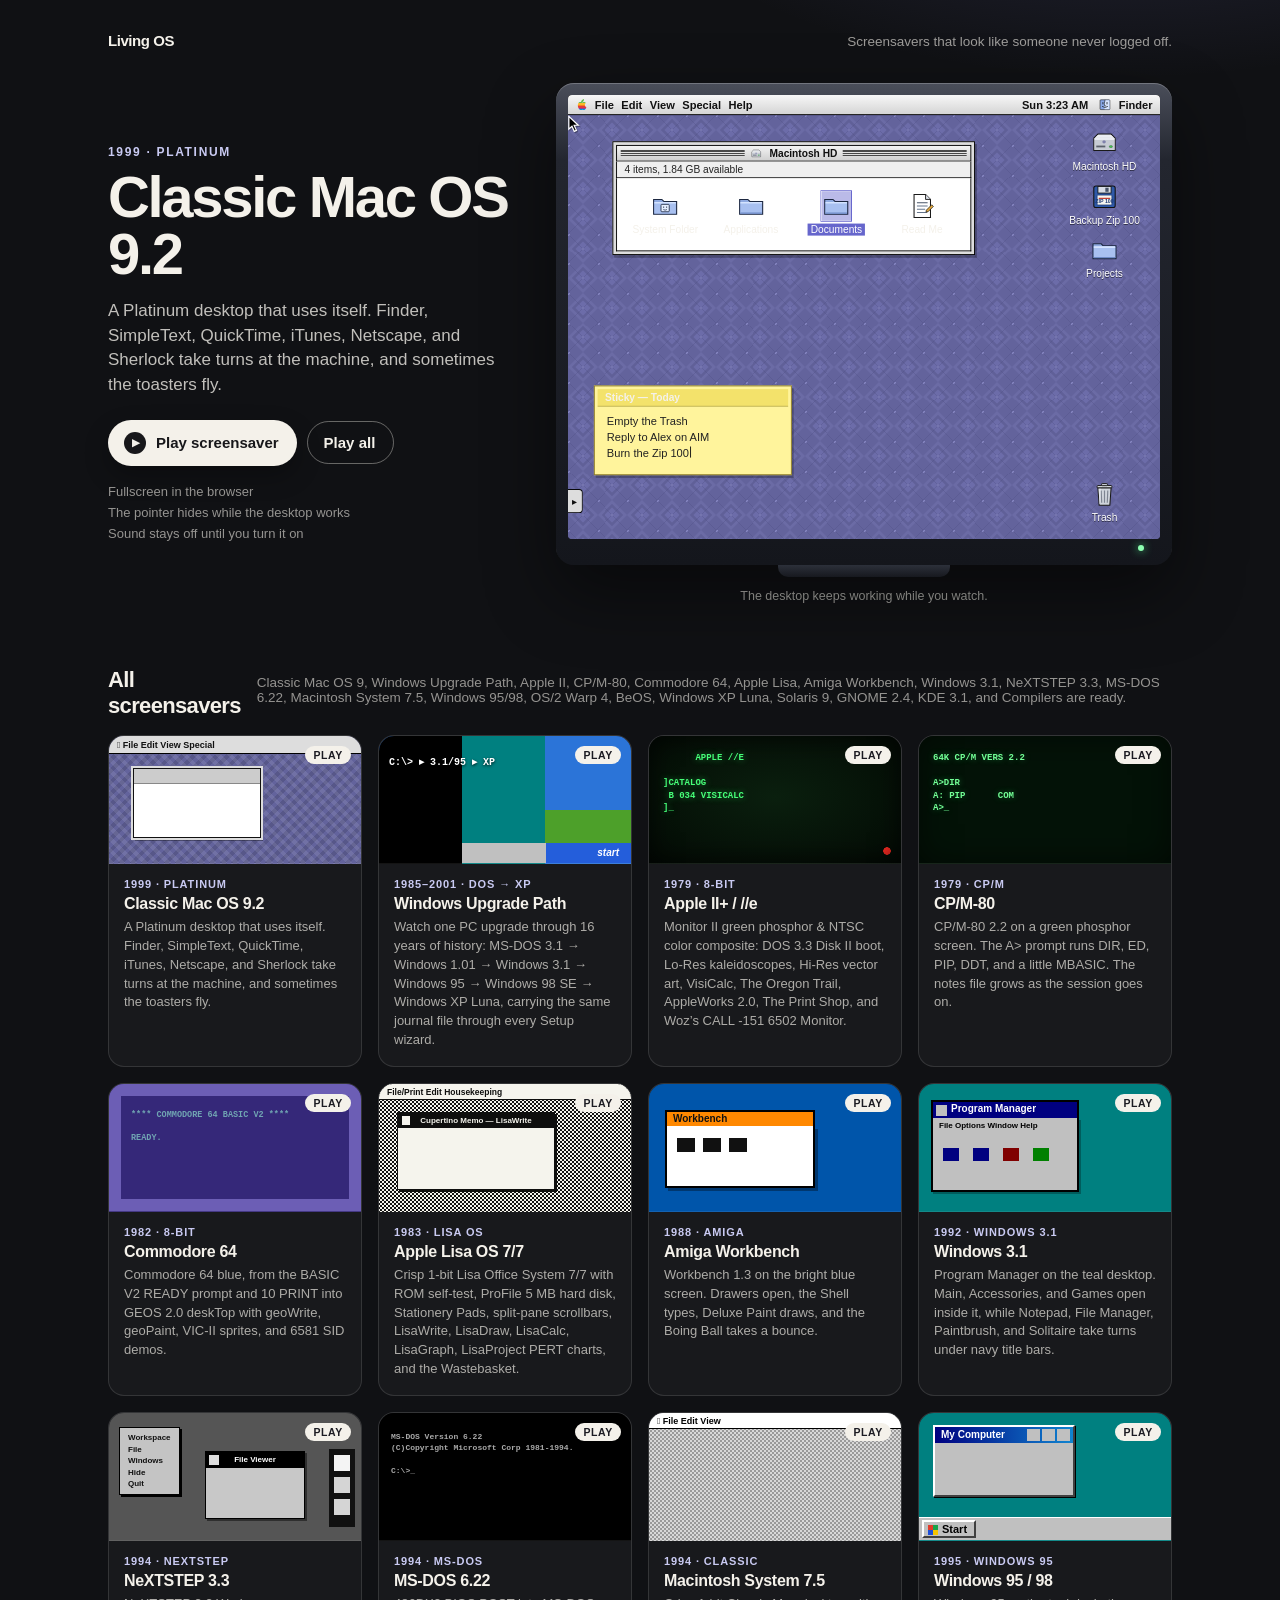
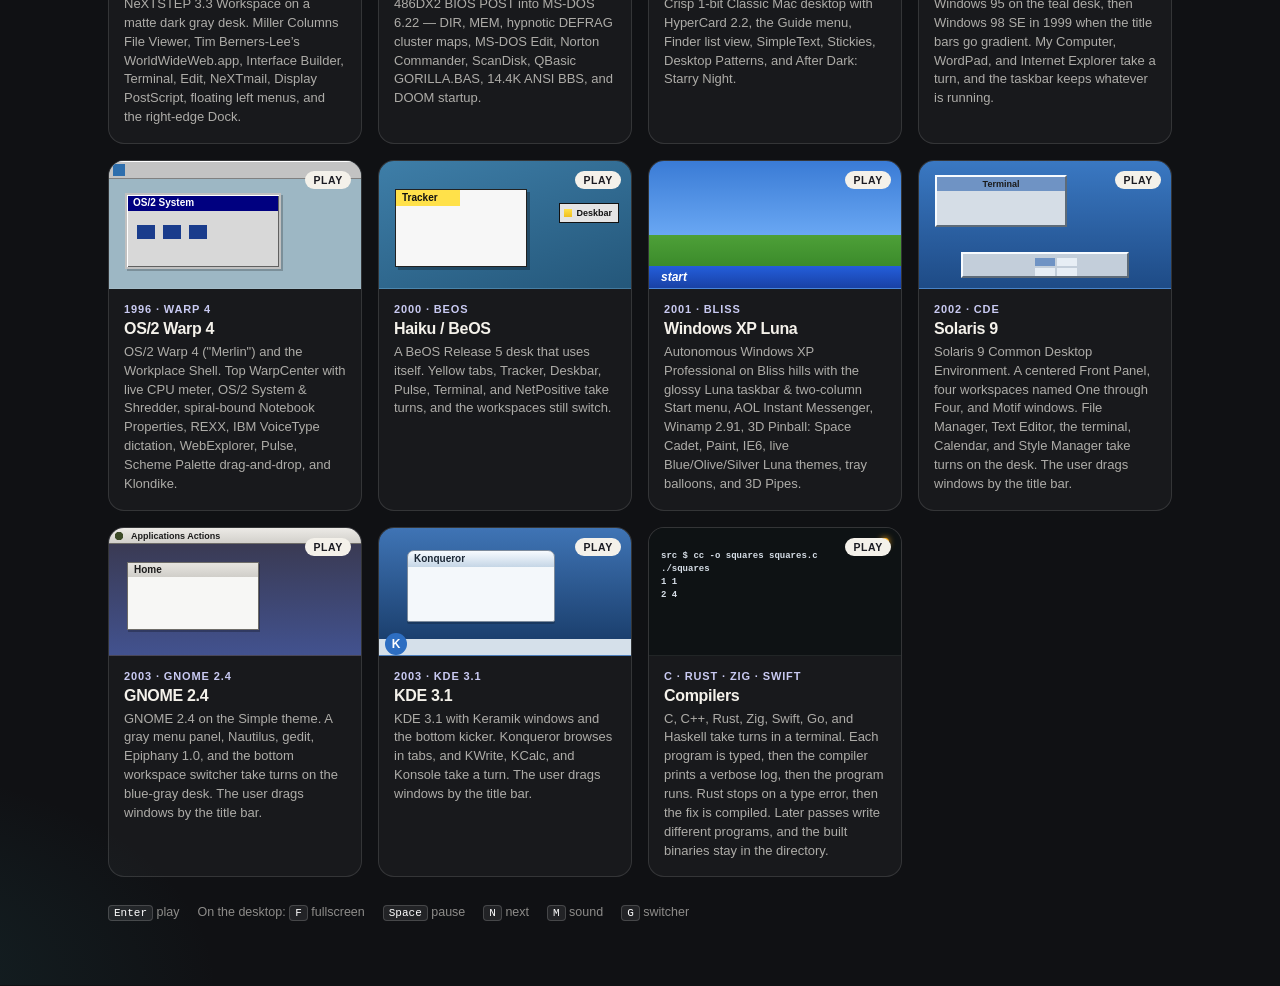
==== commit db367748: "Make the ghost user less regular, and give CP/M and Compilers more to do. Typing now hesitates, paus" ====
--- a/index.html
+++ b/index.html
@@ -164,7 +164,7 @@
           <div class="shelf-body">
             <div class="shelf-era">1979 · CP/M</div>
             <div class="shelf-name">CP/M-80</div>
-            <div class="shelf-desc">CP/M-80 2.2 on a green phosphor screen. The A&gt; prompt runs DIR, PIP, and a little MBASIC.</div>
+            <div class="shelf-desc">CP/M-80 2.2 on a green phosphor screen. The A&gt; prompt runs DIR, ED, PIP, DDT, and a little MBASIC. The notes file grows as the session goes on.</div>
           </div>
         </a>
         <a class="shelf-card ready" href="watch.html?saver=commodore-64">
@@ -284,7 +284,7 @@
           <div class="shelf-body">
             <div class="shelf-era">C · Rust · Zig · Swift</div>
             <div class="shelf-name">Compilers</div>
-            <div class="shelf-desc">C, C++, Rust, Zig, Swift, Go, and Haskell take turns in a terminal. Each program is typed, then the compiler prints a verbose log, then the program runs. Rust stops on a type error, then the fix is compiled.</div>
+            <div class="shelf-desc">C, C++, Rust, Zig, Swift, Go, and Haskell take turns in a terminal. Each program is typed, then the compiler prints a verbose log, then the program runs. Later passes write different programs, and the built binaries stay in the directory.</div>
           </div>
         </a>
       </div>
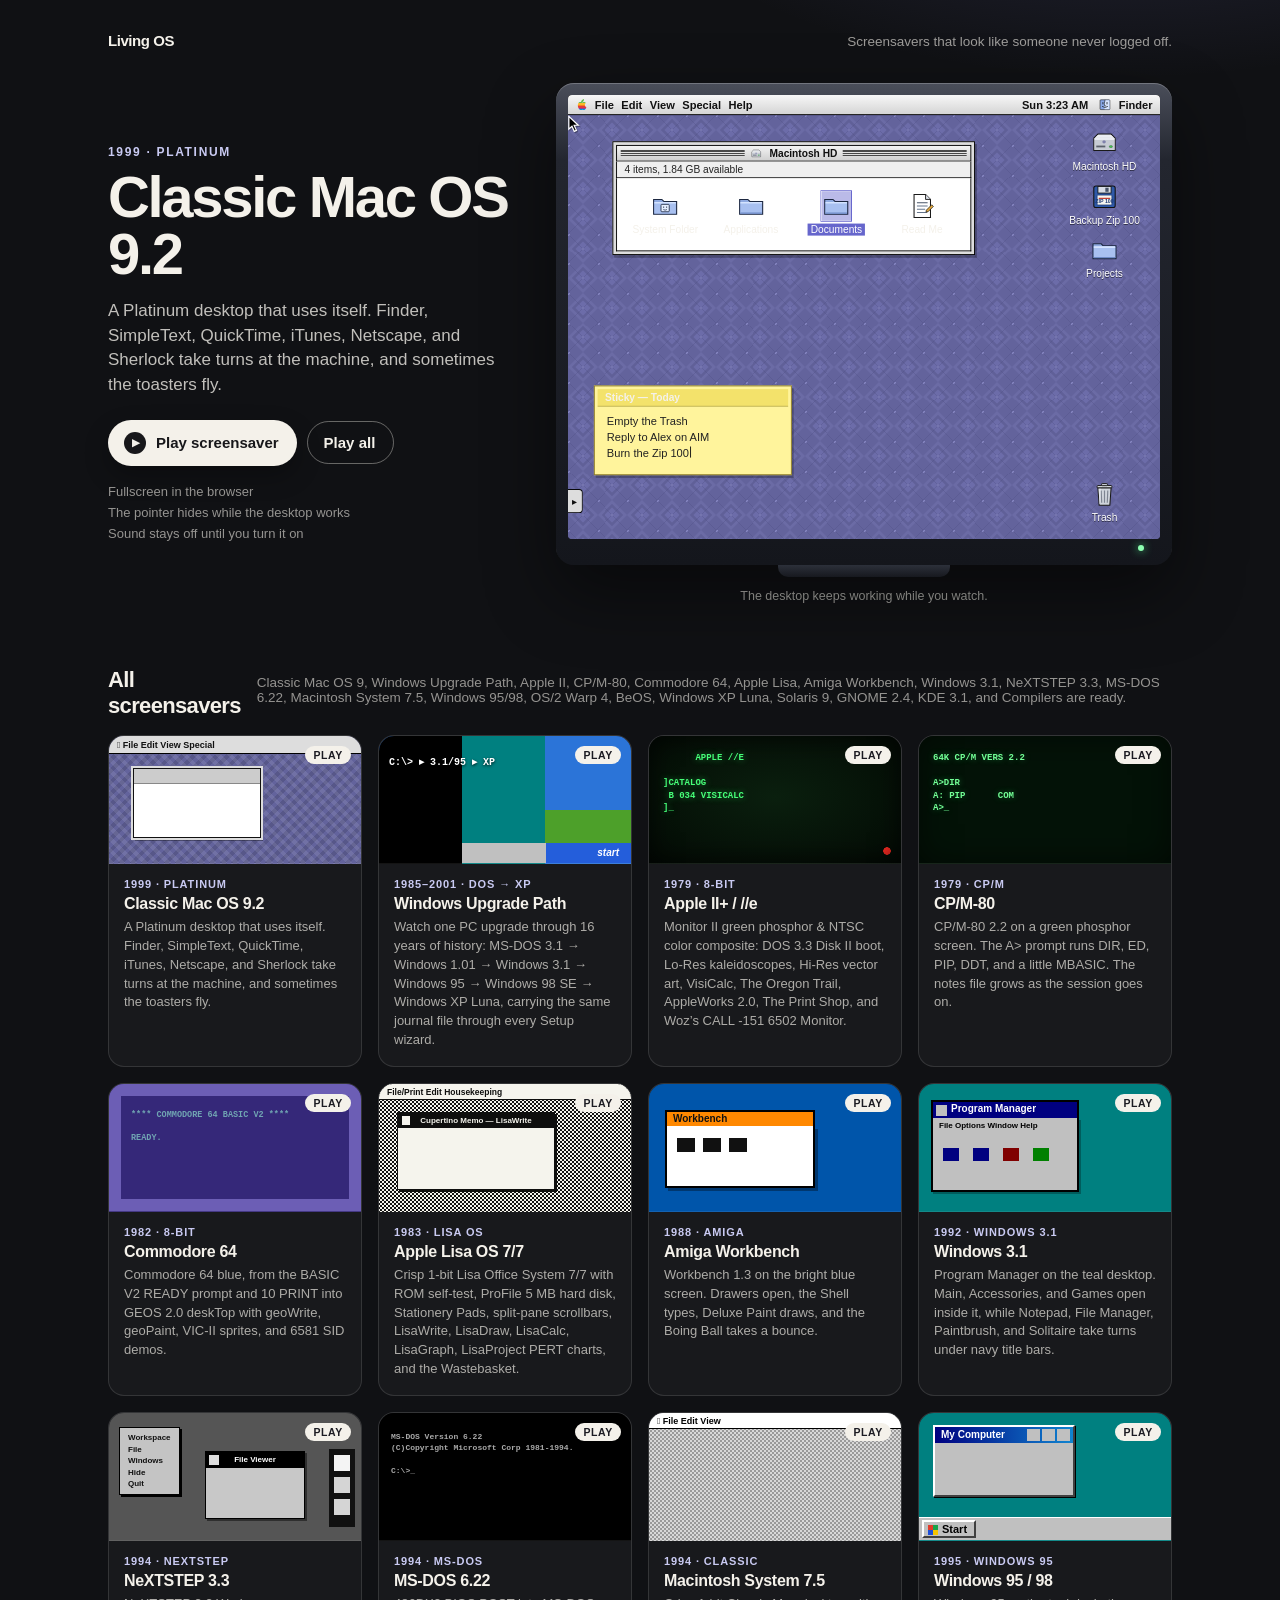
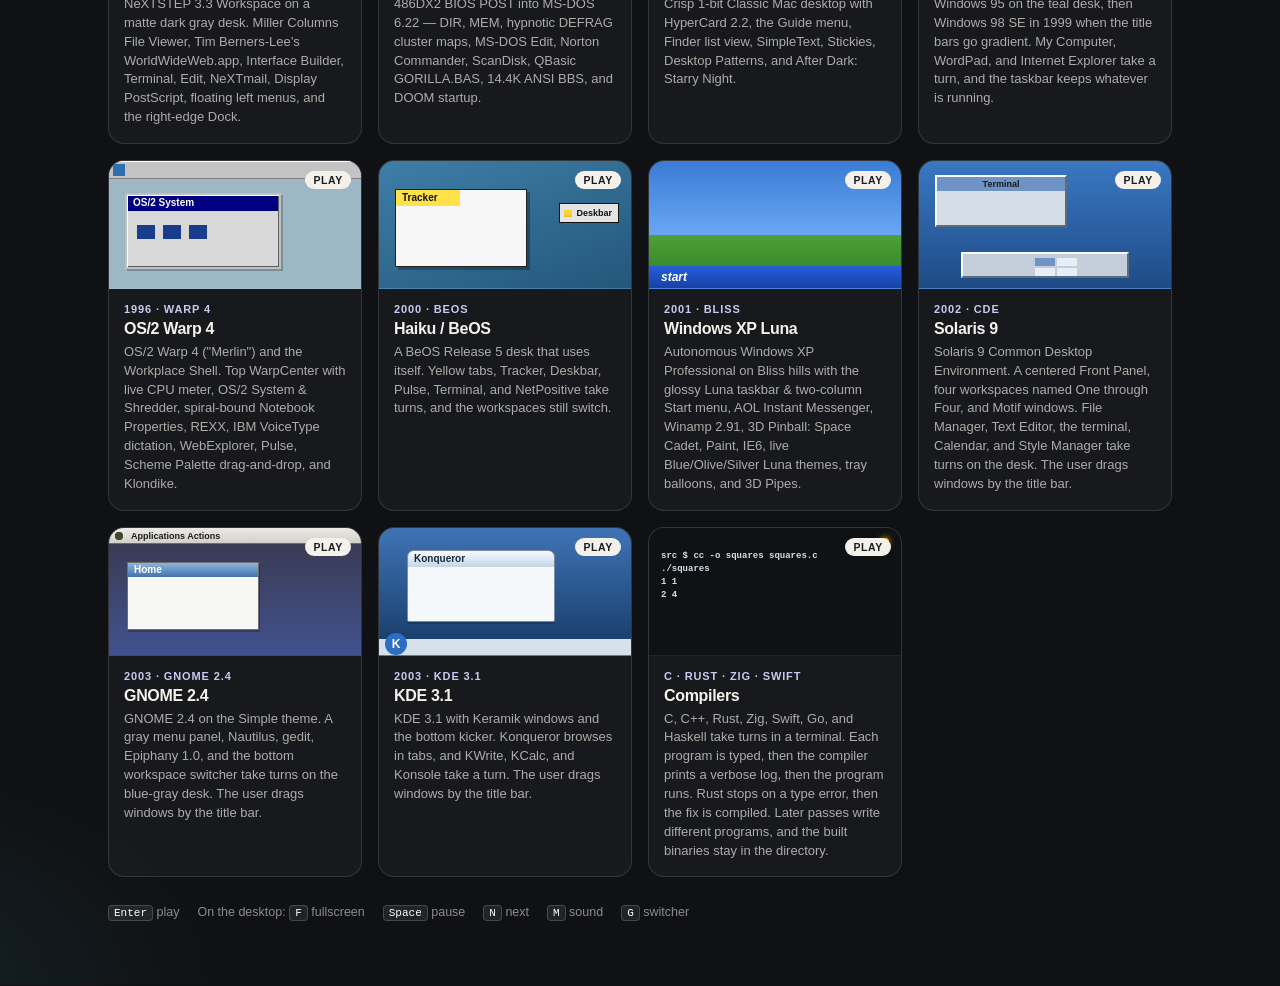
==== commit 85b72cbe: "Restyle XP Luna, GNOME Clearlooks, and KDE Keramik so the chrome looks like the real desktops. Keep " ====
--- a/index.html
+++ b/index.html
@@ -6,7 +6,7 @@
   <title>Living OS Screensavers</title>
   <meta name="description" content="Fullscreen browser screensavers that look like classic operating systems are still being used." />
   <meta name="theme-color" content="#101114" />
-  <link rel="stylesheet" href="css/landing.css?v=13" />
+  <link rel="stylesheet" href="css/landing.css?v=14" />
   <script>
     (function () {
       var q = new URLSearchParams(location.search);
--- a/css/landing.css
+++ b/css/landing.css
@@ -740,9 +740,9 @@
   height: 68px;
   border: 1px solid #6e6c68;
   background:
-    linear-gradient(#e6e4df, #d0cec9) 0 0 / 100% 14px no-repeat,
+    linear-gradient(#8fb4dc, #3f74ae) 0 0 / 100% 14px no-repeat,
     #f7f7f5;
-  color: #1c1c1c;
+  color: #fff;
   font-size: 10px;
   font-weight: 700;
   line-height: 14px;
